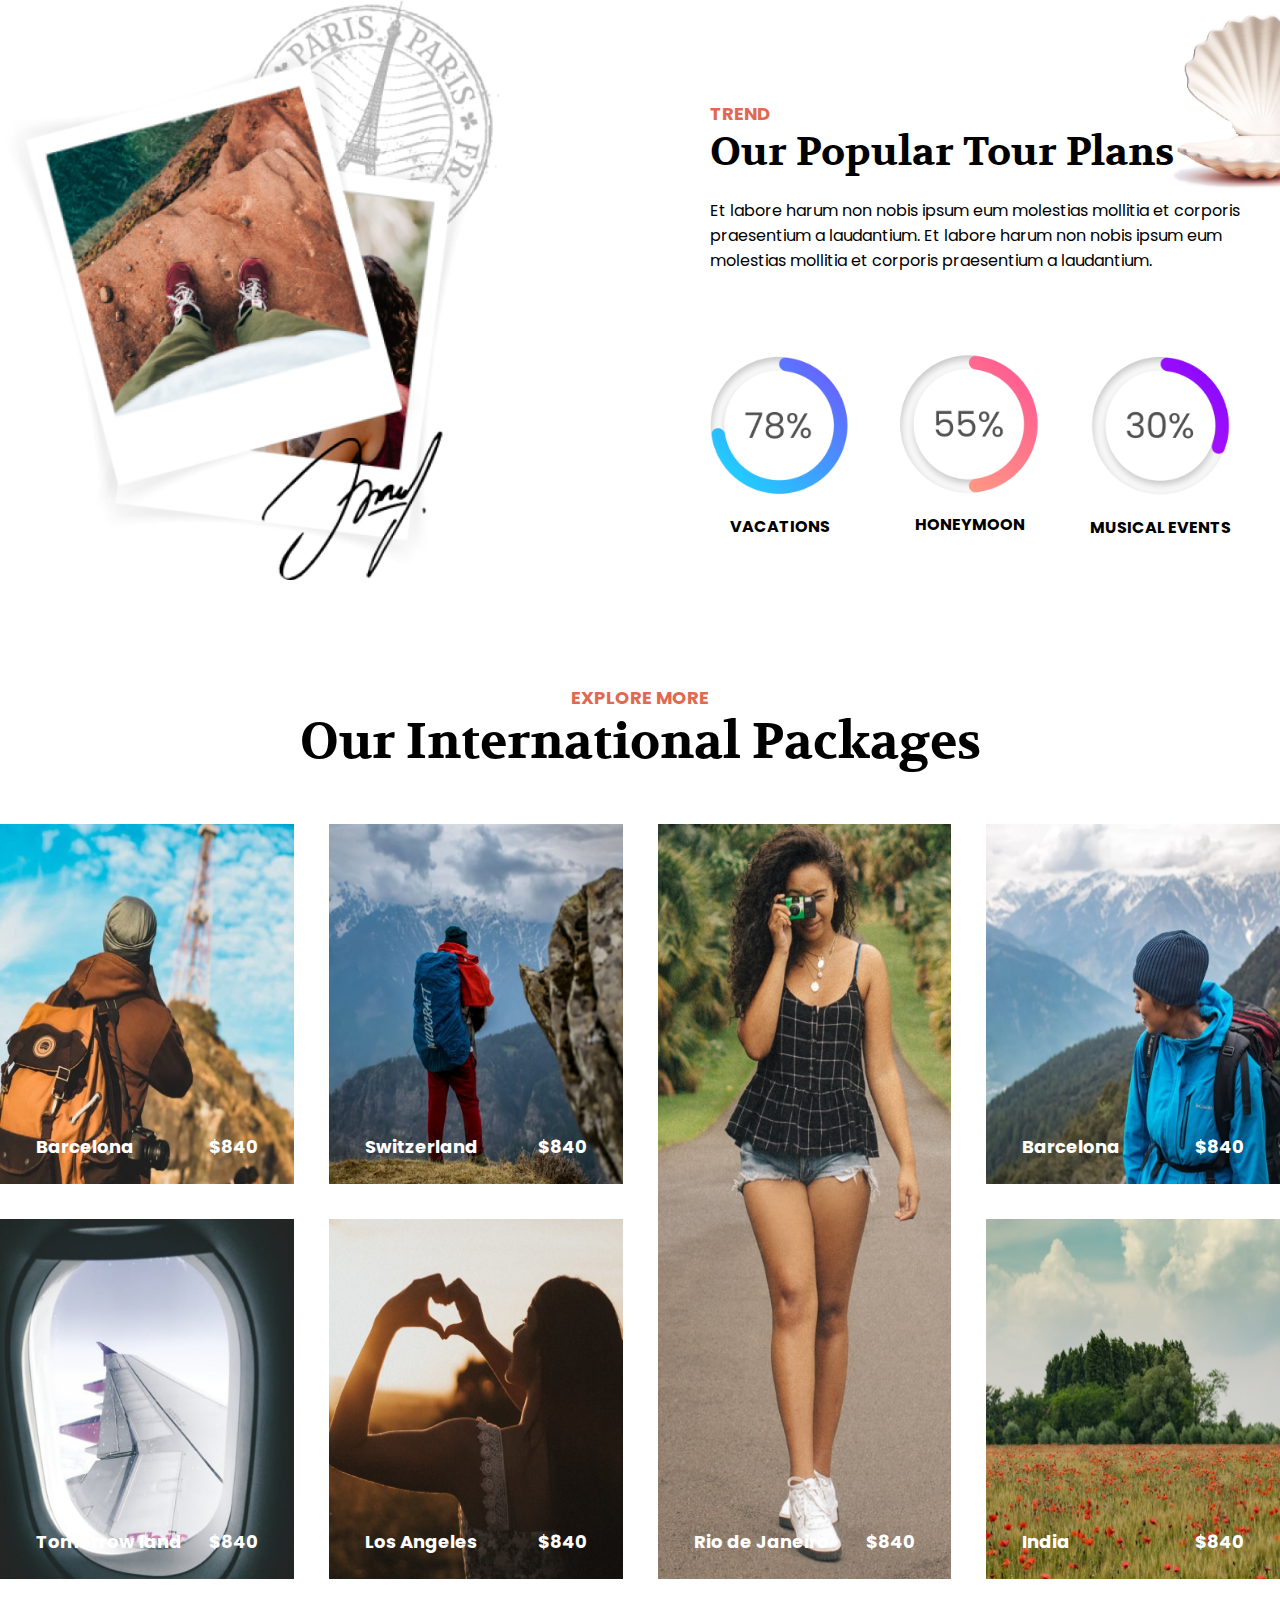
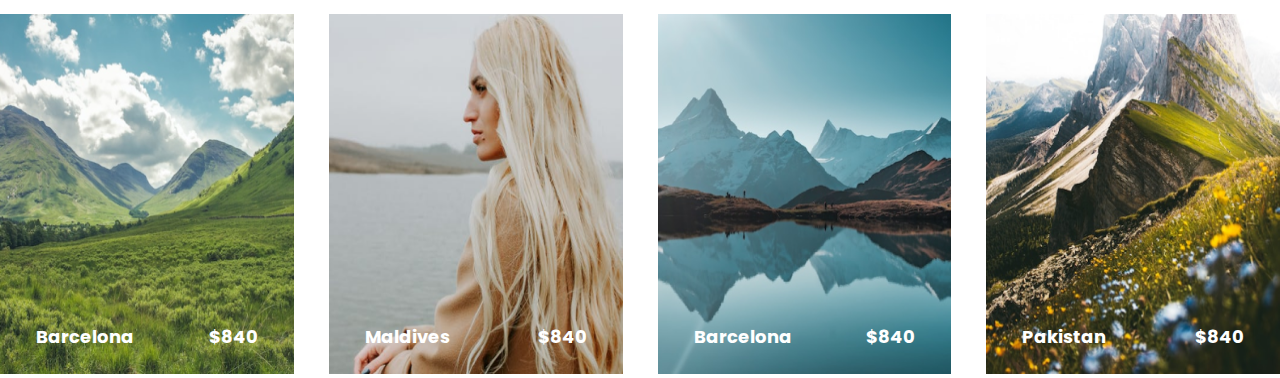
==== about.html @ 19f2f139 "Gerekli işlemler yapıldı." ====
<!DOCTYPE html>
<html lang="en">
  <head>
    <meta charset="UTF-8" />
    <meta name="viewport" content="width=device-width, initial-scale=1.0" />
    <title>Tour and Travel About</title>
    <link rel="stylesheet" href="styles/about.css" />
    <link rel="stylesheet" href="styles/shared.css" />
    <link rel="preconnect" href="https://fonts.googleapis.com" />
    <link rel="preconnect" href="https://fonts.gstatic.com" crossorigin />
    <link
      href="https://fonts.googleapis.com/css2?family=Poppins:wght@300;400;500;600;700&display=swap"
      rel="stylesheet"
    />
    <link rel="preconnect" href="https://fonts.googleapis.com" />
    <link rel="preconnect" href="https://fonts.gstatic.com" crossorigin />
    <link
      href="https://fonts.googleapis.com/css2?family=Volkhov:wght@700&display=swap"
      rel="stylesheet"
    />
  </head>
  <body>
    <!-- Mücahit popular tour plans -->
    <div class="popular-tour-plans">
      <div class="popular-tour-plans-left">
        <img src="./images/about/about-trend-img.png" />
      </div>
      <div class="popular-tour-plans-right">
        <div class="tour-plans-title">
          <h4>TREND</h4>
          <h1>Our Popular Tour Plans</h1>
          <p>
            Et labore harum non nobis ipsum eum molestias mollitia et corporis
            praesentium a laudantium. Et labore harum non nobis ipsum eum
            molestias mollitia et corporis praesentium a laudantium.
          </p>
        </div>
        <div class="statistics">
          <div>
            <img src="./images/about/about-statistic-img01.png" />
            <h4>VACATIONS</h4>
          </div>
          <div>
            <img src="./images/about/about-statistic-img02.png" />
            <h4>HONEYMOON</h4>
          </div>
          <div>
            <img src="./images/about/about-statistic-img03.png" />
            <h4>MUSICAL EVENTS</h4>
          </div>
        </div>
      </div>
      <img class="shell" src="./images/about/about-trend-shell-img.png" />
    </div>
    <!-- Mücahit international packages -->
    <div class="international-packages-title">
      <h5>EXPLORE MORE</h5>
      <h2>Our International Packages</h2>
    </div>
    <div class="international-packages">
      <div class="international-packages-gallery">
        <div class="international-packages-images">
          <div class="international-packages-item">
            <img src="./images/about/about-city-img-barcelona.png" />
            <div class="international-packages-city">
              <p>Barcelona</p>
              <p>$840</p>
            </div>
          </div>
        </div>
      </div>
      <div class="international-packages-gallery">
        <div class="international-packages-images">
          <div class="international-packages-item">
            <img src="./images/about/about-city-img-switzerland.png" />
            <div class="international-packages-city">
              <p>Switzerland</p>
              <p>$840</p>
            </div>
          </div>
        </div>
      </div>
      <div class="international-packages-gallery h-2">
        <div class="international-packages-images">
          <div class="international-packages-item">
            <img src="./images/about/about-city-img-riodejenero.png" />
            <div class="international-packages-city">
              <p>Rio de Janeiro</p>
              <p>$840</p>
            </div>
          </div>
        </div>
      </div>
      <div class="international-packages-gallery">
        <div class="international-packages-images">
          <div class="international-packages-item">
            <img src="./images/about/about-city-img-barcelona02.png" />
            <div class="international-packages-city">
              <p>Barcelona</p>
              <p>$840</p>
            </div>
          </div>
        </div>
      </div>
      <div class="international-packages-gallery">
        <div class="international-packages-images">
          <div class="international-packages-item">
            <img src="./images/about/about-city-img-tommorowland.png" />
            <div class="international-packages-city">
              <p>Tomorrow land</p>
              <p>$840</p>
            </div>
          </div>
        </div>
      </div>
      <div class="international-packages-gallery">
        <div class="international-packages-images">
          <div class="international-packages-item">
            <img src="./images/about/about-city-img-losangelas.png" />
            <div class="international-packages-city">
              <p>Los Angeles</p>
              <p>$840</p>
            </div>
          </div>
        </div>
      </div>
      <div class="international-packages-gallery">
        <div class="international-packages-images">
          <div class="international-packages-item">
            <img src="./images/about/about-city-img-india.png" />
            <div class="international-packages-city">
              <p>India</p>
              <p>$840</p>
            </div>
          </div>
        </div>
      </div>
      <div class="international-packages-gallery">
        <div class="international-packages-images">
          <div class="international-packages-item">
            <img src="./images/about/about-city-img-barcelona03.png" />
            <div class="international-packages-city">
              <p>Barcelona</p>
              <p>$840</p>
            </div>
          </div>
        </div>
      </div>
      <div class="international-packages-gallery">
        <div class="international-packages-images">
          <div class="international-packages-item">
            <img src="./images/about/about-city-img-maldives.png" />
            <div class="international-packages-city">
              <p>Maldives</p>
              <p>$840</p>
            </div>
          </div>
        </div>
      </div>
      <div class="international-packages-gallery">
        <div class="international-packages-images">
          <div class="international-packages-item">
            <img src="./images/about/about-city-img-barcelona04.png" />
            <div class="international-packages-city">
              <p>Barcelona</p>
              <p>$840</p>
            </div>
          </div>
        </div>
      </div>
      <div class="international-packages-gallery">
        <div class="international-packages-images">
          <div class="international-packages-item">
            <img src="./images/about/about-city-img-pakistan.png" />
            <div class="international-packages-city">
              <p>Pakistan</p>
              <p>$840</p>
            </div>
          </div>
        </div>
      </div>
    </div>
  </body>
</html>
---- styles/about.css ----
/* Mücahit popular tour plans */
* {
  margin: 0;
  padding: 0;
  box-sizing: border-box;
}

.popular-tour-plans {
  display: flex;
  margin: 0 auto;
  max-width: 1300px;
  gap: 150px;
  position: relative;
}

.popular-tour-plans-left img {
  width: 500px;
}

.popular-tour-plans-right {
  font-family: "Poppins", sans-serif;
  padding-left: 60px;
}

.tour-plans-title {
  margin-top: 100px;
  margin-bottom: 80px;
}

.tour-plans-title h4 {
  color: rgba(223, 105, 81, 1);
  font-size: 18px;
}

.tour-plans-title h1 {
  font-family: "Volkhov", serif;
  font-size: 40px;
  margin-bottom: 20px;
}

.statistics {
  display: flex;
  gap: 50px;
  text-align: center;
}

.statistics img {
  width: 140px;
  margin-bottom: 10px;
}

.shell {
  width: 250px;
  height: 200px;
  position: absolute;
  right: -100px;
  top: 0px;
}

/* Mücahit international packages */

.international-packages {
  display: grid;
  grid-template-columns: repeat(4, 1fr);
  grid-auto-rows: 360px 360px;
  gap: 35px;
  max-width: 1400px;
  margin: 0 auto;
}

.international-packages-images {
  width: 100%;
  height: 100%;
}

.international-packages-item {
  position: relative;
  height: 100%;
}

.international-packages img {
  width: 100%;
  height: 100%;
}

.h-2 {
  grid-row: span 2;
}

.international-packages-title {
  text-align: center;
  margin-bottom: 50px;
  margin-top: 100px;
}

.international-packages-title h5 {
  color: #df6951;
  font-size: 18px;
  font-family: "Poppins", sans-serif;
}

.international-packages-title h2 {
  font-size: 50px;
  font-family: "Volkhov", serif;
}

.international-packages-city {
  display: flex;
  justify-content: space-between;
  padding: 0 36px;
  color: #fff;
  position: absolute;
  bottom: 24px;
  font-size: 18px;
  width: 100%;
  font-family: "Poppins", sans-serif;
  font-weight: bold;
}
---- styles/shared.css ----
* {
  margin: 0;
  padding: 0;
  box-sizing: border-box;
}

li {
  list-style-type: none;
}

a {
  text-decoration: none;
  color: inherit;
}
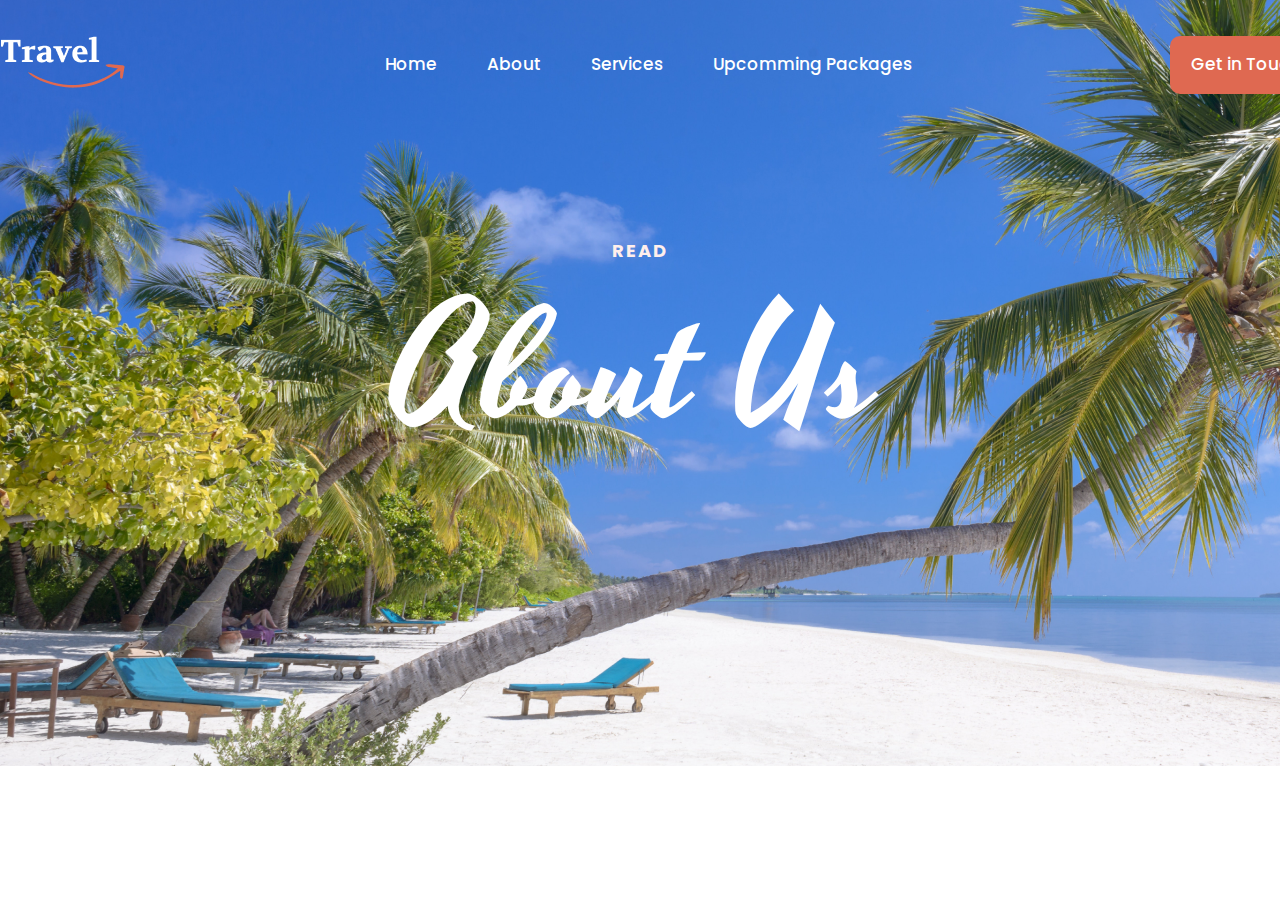
==== commit 56d30c5b: "merve/TO-12-about-hero-section" ====
--- a/about.html
+++ b/about.html
@@ -9,176 +9,31 @@
     <link rel="preconnect" href="https://fonts.googleapis.com" />
     <link rel="preconnect" href="https://fonts.gstatic.com" crossorigin />
     <link
-      href="https://fonts.googleapis.com/css2?family=Poppins:wght@300;400;500;600;700&display=swap"
-      rel="stylesheet"
-    />
-    <link rel="preconnect" href="https://fonts.googleapis.com" />
-    <link rel="preconnect" href="https://fonts.gstatic.com" crossorigin />
-    <link
-      href="https://fonts.googleapis.com/css2?family=Volkhov:wght@700&display=swap"
+      href="https://fonts.googleapis.com/css2?family=Poppins:ital,wght@0,100;0,200;0,300;0,400;0,500;0,600;0,700;0,800;0,900;1,100;1,200;1,300;1,400;1,500;1,600;1,700;1,800;1,900&family=Yesteryear&display=swap"
       rel="stylesheet"
     />
   </head>
   <body>
-    <!-- Mücahit popular tour plans -->
-    <div class="popular-tour-plans">
-      <div class="popular-tour-plans-left">
-        <img src="./images/about/about-trend-img.png" />
-      </div>
-      <div class="popular-tour-plans-right">
-        <div class="tour-plans-title">
-          <h4>TREND</h4>
-          <h1>Our Popular Tour Plans</h1>
-          <p>
-            Et labore harum non nobis ipsum eum molestias mollitia et corporis
-            praesentium a laudantium. Et labore harum non nobis ipsum eum
-            molestias mollitia et corporis praesentium a laudantium.
-          </p>
+    <header class="about-header">
+      <!----------Bu kısım sayfa elemanları için ayrılmıştır----->
+      <nav class="about-navbar">
+        <div class="about-navbar-logo">
+          <img src="./images/logo.png" alt="about-travel-logo" />
         </div>
-        <div class="statistics">
-          <div>
-            <img src="./images/about/about-statistic-img01.png" />
-            <h4>VACATIONS</h4>
-          </div>
-          <div>
-            <img src="./images/about/about-statistic-img02.png" />
-            <h4>HONEYMOON</h4>
-          </div>
-          <div>
-            <img src="./images/about/about-statistic-img03.png" />
-            <h4>MUSICAL EVENTS</h4>
-          </div>
+        <ul class="about-navbar-list">
+          <!--madde nokatalarını kaldırmayı unutma text-decoration:none;---->
+          <li><a href="#">Home</a></li>
+          <li class="about-navbar-list-about"><a href="#">About</a></li>
+          <li><a href="#">Services</a></li>
+          <li><a href="#">Upcomming Packages</a></li>
+        </ul>
+        <div class="about-second-logo">
+          <button class="about-navbar-btn">Get in Touch</button>
         </div>
-      </div>
-      <img class="shell" src="./images/about/about-trend-shell-img.png" />
-    </div>
-    <!-- Mücahit international packages -->
-    <div class="international-packages-title">
-      <h5>EXPLORE MORE</h5>
-      <h2>Our International Packages</h2>
-    </div>
-    <div class="international-packages">
-      <div class="international-packages-gallery">
-        <div class="international-packages-images">
-          <div class="international-packages-item">
-            <img src="./images/about/about-city-img-barcelona.png" />
-            <div class="international-packages-city">
-              <p>Barcelona</p>
-              <p>$840</p>
-            </div>
-          </div>
-        </div>
-      </div>
-      <div class="international-packages-gallery">
-        <div class="international-packages-images">
-          <div class="international-packages-item">
-            <img src="./images/about/about-city-img-switzerland.png" />
-            <div class="international-packages-city">
-              <p>Switzerland</p>
-              <p>$840</p>
-            </div>
-          </div>
-        </div>
-      </div>
-      <div class="international-packages-gallery h-2">
-        <div class="international-packages-images">
-          <div class="international-packages-item">
-            <img src="./images/about/about-city-img-riodejenero.png" />
-            <div class="international-packages-city">
-              <p>Rio de Janeiro</p>
-              <p>$840</p>
-            </div>
-          </div>
-        </div>
-      </div>
-      <div class="international-packages-gallery">
-        <div class="international-packages-images">
-          <div class="international-packages-item">
-            <img src="./images/about/about-city-img-barcelona02.png" />
-            <div class="international-packages-city">
-              <p>Barcelona</p>
-              <p>$840</p>
-            </div>
-          </div>
-        </div>
-      </div>
-      <div class="international-packages-gallery">
-        <div class="international-packages-images">
-          <div class="international-packages-item">
-            <img src="./images/about/about-city-img-tommorowland.png" />
-            <div class="international-packages-city">
-              <p>Tomorrow land</p>
-              <p>$840</p>
-            </div>
-          </div>
-        </div>
-      </div>
-      <div class="international-packages-gallery">
-        <div class="international-packages-images">
-          <div class="international-packages-item">
-            <img src="./images/about/about-city-img-losangelas.png" />
-            <div class="international-packages-city">
-              <p>Los Angeles</p>
-              <p>$840</p>
-            </div>
-          </div>
-        </div>
-      </div>
-      <div class="international-packages-gallery">
-        <div class="international-packages-images">
-          <div class="international-packages-item">
-            <img src="./images/about/about-city-img-india.png" />
-            <div class="international-packages-city">
-              <p>India</p>
-              <p>$840</p>
-            </div>
-          </div>
-        </div>
-      </div>
-      <div class="international-packages-gallery">
-        <div class="international-packages-images">
-          <div class="international-packages-item">
-            <img src="./images/about/about-city-img-barcelona03.png" />
-            <div class="international-packages-city">
-              <p>Barcelona</p>
-              <p>$840</p>
-            </div>
-          </div>
-        </div>
-      </div>
-      <div class="international-packages-gallery">
-        <div class="international-packages-images">
-          <div class="international-packages-item">
-            <img src="./images/about/about-city-img-maldives.png" />
-            <div class="international-packages-city">
-              <p>Maldives</p>
-              <p>$840</p>
-            </div>
-          </div>
-        </div>
-      </div>
-      <div class="international-packages-gallery">
-        <div class="international-packages-images">
-          <div class="international-packages-item">
-            <img src="./images/about/about-city-img-barcelona04.png" />
-            <div class="international-packages-city">
-              <p>Barcelona</p>
-              <p>$840</p>
-            </div>
-          </div>
-        </div>
-      </div>
-      <div class="international-packages-gallery">
-        <div class="international-packages-images">
-          <div class="international-packages-item">
-            <img src="./images/about/about-city-img-pakistan.png" />
-            <div class="international-packages-city">
-              <p>Pakistan</p>
-              <p>$840</p>
-            </div>
-          </div>
-        </div>
-      </div>
-    </div>
+      </nav>
+      <!-------burdan sonrası read ve about us yazısı için ayrılmıştır-------->
+        <div class="about-header-title"><p class="about-subtitle">READ</p>
+          <h1 class="about-title">About Us</h1></div>
+    </header>
   </body>
 </html>
--- a/styles/about.css
+++ b/styles/about.css
@@ -1,118 +1,67 @@
-/* Mücahit popular tour plans */
-* {
-  margin: 0;
-  padding: 0;
-  box-sizing: border-box;
+.about-header {
+    background-image: url(../images/about/about-header-img.png);
+    background-repeat: no-repeat;
+    height:766px ;
+    background-size: cover ;
+    }
+.about-navbar{
+    display: flex;
+    align-items: center;
+    justify-content: space-between;
+    padding-top: 63px ;
+    width: 1322px;
+    height: 67px;
+    margin:0 auto ;
+    
 }
 
-.popular-tour-plans {
-  display: flex;
-  margin: 0 auto;
-  max-width: 1300px;
-  gap: 150px;
-  position: relative;
+.about-navbar-list{
+    display: flex;
+    gap: 50px;
+ 
+}
+.about-navbar-list li{
+    font-family: 'Poppins', sans-serif;
+    font-weight: 500;
+    font-size: 17px;
+    line-height: 21.5px;
+    color: white;
 }
 
-.popular-tour-plans-left img {
-  width: 500px;
+.about-navbar-btn {
+    width:152px;
+    height:58px;
+    font-family: 'Poppins', sans-serif;
+    font-weight: 500;
+    font-size: 17px;
+    line-height: 21.5px;
+    color: white;
+    border-radius: 10px;
+    background-color: #DF6951;
+    border-style: none;
 }
-
-.popular-tour-plans-right {
-  font-family: "Poppins", sans-serif;
-  padding-left: 60px;
+.about-subtitle{
+    font-weight: 700;
+    line-height: 27px;
+    color: #FFEFEC;
+    font-size: 18px;
+    font-family:"Poppins", sans-serif;
+    letter-spacing: 1.8px;
+    text-align: center;
 }
-
-.tour-plans-title {
-  margin-top: 100px;
-  margin-bottom: 80px;
+.about-title{
+    font-size: 158px;
+    font-family: "Yesteryear", cursive;
+    color: white;
+    font-weight: 400;
+    line-height: 224px;
 }
-
-.tour-plans-title h4 {
-  color: rgba(223, 105, 81, 1);
-  font-size: 18px;
+.about-header-title {
+    width: 500px;
+    height: 224px;
+    margin: 170px auto 0 auto;
 }
-
-.tour-plans-title h1 {
-  font-family: "Volkhov", serif;
-  font-size: 40px;
-  margin-bottom: 20px;
-}
-
-.statistics {
-  display: flex;
-  gap: 50px;
-  text-align: center;
-}
-
-.statistics img {
-  width: 140px;
-  margin-bottom: 10px;
-}
-
-.shell {
-  width: 250px;
-  height: 200px;
-  position: absolute;
-  right: -100px;
-  top: 0px;
-}
-
-/* Mücahit international packages */
-
-.international-packages {
-  display: grid;
-  grid-template-columns: repeat(4, 1fr);
-  grid-auto-rows: 360px 360px;
-  gap: 35px;
-  max-width: 1400px;
-  margin: 0 auto;
-}
-
-.international-packages-images {
-  width: 100%;
-  height: 100%;
-}
-
-.international-packages-item {
-  position: relative;
-  height: 100%;
-}
-
-.international-packages img {
-  width: 100%;
-  height: 100%;
-}
-
-.h-2 {
-  grid-row: span 2;
-}
-
-.international-packages-title {
-  text-align: center;
-  margin-bottom: 50px;
-  margin-top: 100px;
-}
-
-.international-packages-title h5 {
-  color: #df6951;
-  font-size: 18px;
-  font-family: "Poppins", sans-serif;
-}
-
-.international-packages-title h2 {
-  font-size: 50px;
-  font-family: "Volkhov", serif;
-}
-
-.international-packages-city {
-  display: flex;
-  justify-content: space-between;
-  padding: 0 36px;
-  color: #fff;
-  position: absolute;
-  bottom: 24px;
-  font-size: 18px;
-  width: 100%;
-  font-family: "Poppins", sans-serif;
-  font-weight: bold;
-}
+.about-navbar-list li:hover{
+    border-bottom: #DF6951 2px solid;
+    padding-bottom: 5px;
+}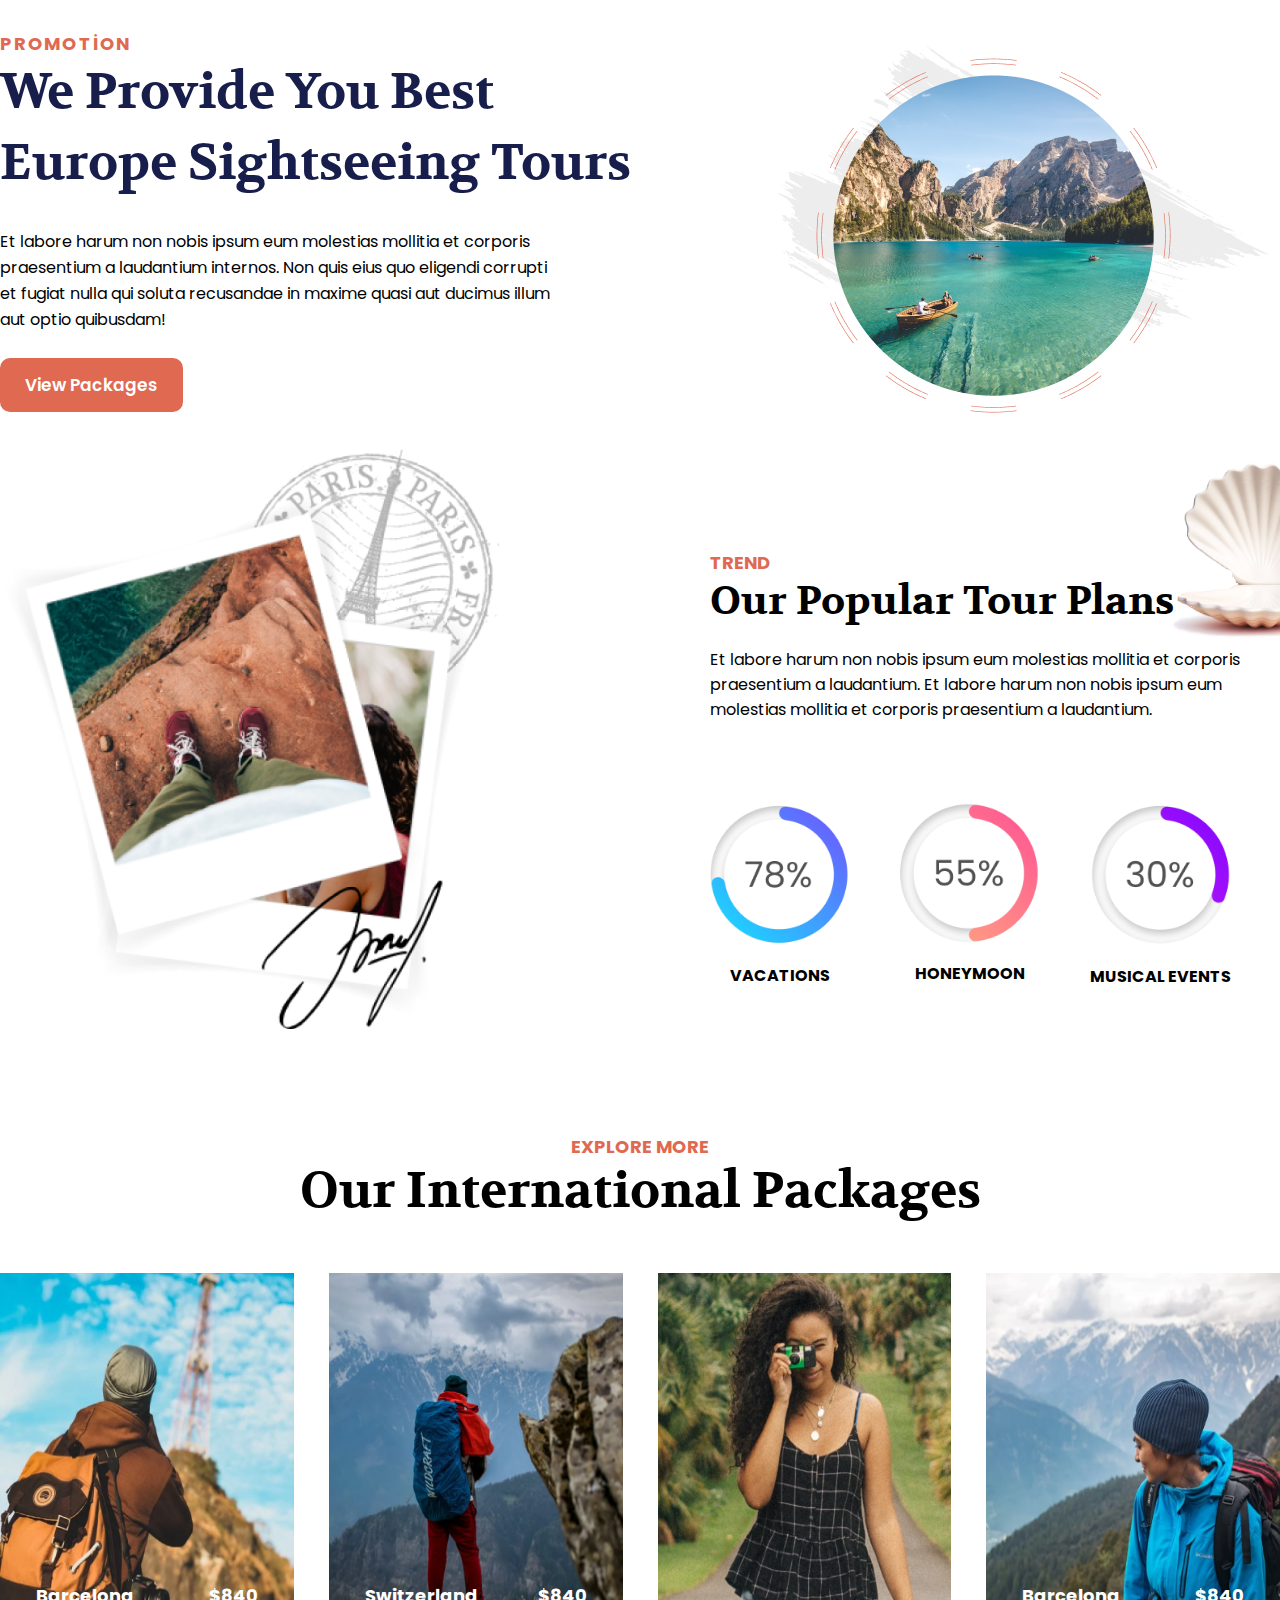
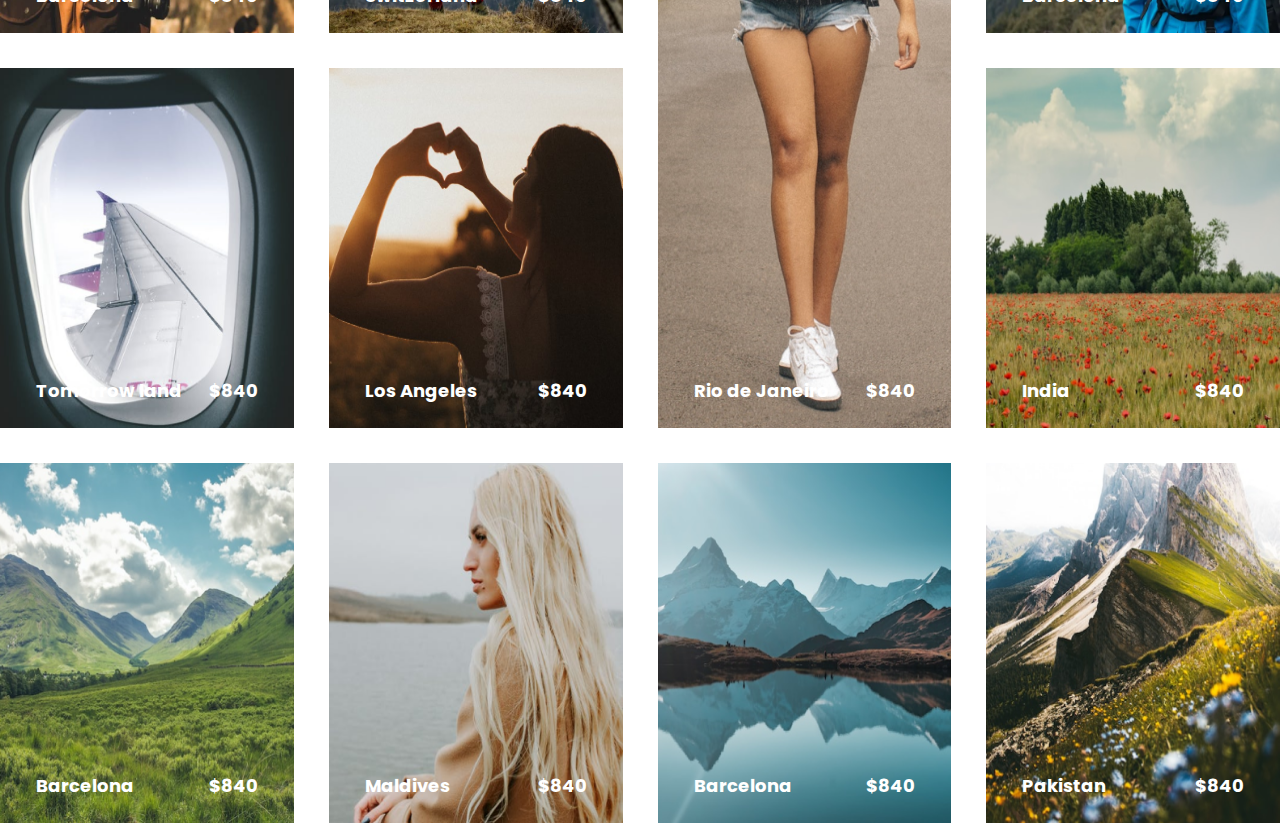
==== commit b78e2209: "Hatalar düzellitildi. TO-13 index.html ve index.css den silinip about.html ve about.css e eklendi." ====
--- a/about.html
+++ b/about.html
@@ -9,31 +9,198 @@
     <link rel="preconnect" href="https://fonts.googleapis.com" />
     <link rel="preconnect" href="https://fonts.gstatic.com" crossorigin />
     <link
-      href="https://fonts.googleapis.com/css2?family=Poppins:ital,wght@0,100;0,200;0,300;0,400;0,500;0,600;0,700;0,800;0,900;1,100;1,200;1,300;1,400;1,500;1,600;1,700;1,800;1,900&family=Yesteryear&display=swap"
+      href="https://fonts.googleapis.com/css2?family=Poppins:wght@300;400;500;600;700&display=swap"
+      rel="stylesheet"
+    />
+    <link rel="preconnect" href="https://fonts.googleapis.com" />
+    <link rel="preconnect" href="https://fonts.gstatic.com" crossorigin />
+    <link
+      href="https://fonts.googleapis.com/css2?family=Volkhov:wght@700&display=swap"
       rel="stylesheet"
     />
   </head>
   <body>
-    <header class="about-header">
-      <!----------Bu kısım sayfa elemanları için ayrılmıştır----->
-      <nav class="about-navbar">
-        <div class="about-navbar-logo">
-          <img src="./images/logo.png" alt="about-travel-logo" />
-        </div>
-        <ul class="about-navbar-list">
-          <!--madde nokatalarını kaldırmayı unutma text-decoration:none;---->
-          <li><a href="#">Home</a></li>
-          <li class="about-navbar-list-about"><a href="#">About</a></li>
-          <li><a href="#">Services</a></li>
-          <li><a href="#">Upcomming Packages</a></li>
-        </ul>
-        <div class="about-second-logo">
-          <button class="about-navbar-btn">Get in Touch</button>
-        </div>
-      </nav>
-      <!-------burdan sonrası read ve about us yazısı için ayrılmıştır-------->
-        <div class="about-header-title"><p class="about-subtitle">READ</p>
-          <h1 class="about-title">About Us</h1></div>
-    </header>
+    <!-- Umut about sightseeing tours -->
+
+    <div class="about-sightseeing-tours">
+      <div class="about-sightseeing-tours-title">
+        <h4>PROMOTİON</h4>
+        <h2>We Provide You Best<br />Europe Sightseeing Tours</h2>
+        <p>
+          Et labore harum non nobis ipsum eum molestias mollitia et corporis
+          <br />
+          praesentium a laudantium internos. Non quis eius quo eligendi corrupti
+          <br />
+          et fugiat nulla qui soluta recusandae in maxime quasi aut ducimus
+          illum
+          <br />
+          aut optio quibusdam!
+        </p>
+        <a href="#">View Packages</a>
+      </div>
+      <div class="about-sightseeing-tours-img">
+        <img src="images/about/about-context-img01.png" alt="image" />
+      </div>
+    </div>
+    <!-- Mücahit popular tour plans -->
+    <div class="popular-tour-plans">
+      <div class="popular-tour-plans-left">
+        <img src="./images/about/about-trend-img.png" />
+      </div>
+      <div class="popular-tour-plans-right">
+        <div class="tour-plans-title">
+          <h4>TREND</h4>
+          <h1>Our Popular Tour Plans</h1>
+          <p>
+            Et labore harum non nobis ipsum eum molestias mollitia et corporis
+            praesentium a laudantium. Et labore harum non nobis ipsum eum
+            molestias mollitia et corporis praesentium a laudantium.
+          </p>
+        </div>
+        <div class="statistics">
+          <div>
+            <img src="./images/about/about-statistic-img01.png" />
+            <h4>VACATIONS</h4>
+          </div>
+          <div>
+            <img src="./images/about/about-statistic-img02.png" />
+            <h4>HONEYMOON</h4>
+          </div>
+          <div>
+            <img src="./images/about/about-statistic-img03.png" />
+            <h4>MUSICAL EVENTS</h4>
+          </div>
+        </div>
+      </div>
+      <img class="shell" src="./images/about/about-trend-shell-img.png" />
+    </div>
+    <!-- Mücahit international packages -->
+    <div class="international-packages-title">
+      <h5>EXPLORE MORE</h5>
+      <h2>Our International Packages</h2>
+    </div>
+    <div class="international-packages">
+      <div class="international-packages-gallery">
+        <div class="international-packages-images">
+          <div class="international-packages-item">
+            <img src="./images/about/about-city-img-barcelona.png" />
+            <div class="international-packages-city">
+              <p>Barcelona</p>
+              <p>$840</p>
+            </div>
+          </div>
+        </div>
+      </div>
+      <div class="international-packages-gallery">
+        <div class="international-packages-images">
+          <div class="international-packages-item">
+            <img src="./images/about/about-city-img-switzerland.png" />
+            <div class="international-packages-city">
+              <p>Switzerland</p>
+              <p>$840</p>
+            </div>
+          </div>
+        </div>
+      </div>
+      <div class="international-packages-gallery h-2">
+        <div class="international-packages-images">
+          <div class="international-packages-item">
+            <img src="./images/about/about-city-img-riodejenero.png" />
+            <div class="international-packages-city">
+              <p>Rio de Janeiro</p>
+              <p>$840</p>
+            </div>
+          </div>
+        </div>
+      </div>
+      <div class="international-packages-gallery">
+        <div class="international-packages-images">
+          <div class="international-packages-item">
+            <img src="./images/about/about-city-img-barcelona02.png" />
+            <div class="international-packages-city">
+              <p>Barcelona</p>
+              <p>$840</p>
+            </div>
+          </div>
+        </div>
+      </div>
+      <div class="international-packages-gallery">
+        <div class="international-packages-images">
+          <div class="international-packages-item">
+            <img src="./images/about/about-city-img-tommorowland.png" />
+            <div class="international-packages-city">
+              <p>Tomorrow land</p>
+              <p>$840</p>
+            </div>
+          </div>
+        </div>
+      </div>
+      <div class="international-packages-gallery">
+        <div class="international-packages-images">
+          <div class="international-packages-item">
+            <img src="./images/about/about-city-img-losangelas.png" />
+            <div class="international-packages-city">
+              <p>Los Angeles</p>
+              <p>$840</p>
+            </div>
+          </div>
+        </div>
+      </div>
+      <div class="international-packages-gallery">
+        <div class="international-packages-images">
+          <div class="international-packages-item">
+            <img src="./images/about/about-city-img-india.png" />
+            <div class="international-packages-city">
+              <p>India</p>
+              <p>$840</p>
+            </div>
+          </div>
+        </div>
+      </div>
+      <div class="international-packages-gallery">
+        <div class="international-packages-images">
+          <div class="international-packages-item">
+            <img src="./images/about/about-city-img-barcelona03.png" />
+            <div class="international-packages-city">
+              <p>Barcelona</p>
+              <p>$840</p>
+            </div>
+          </div>
+        </div>
+      </div>
+      <div class="international-packages-gallery">
+        <div class="international-packages-images">
+          <div class="international-packages-item">
+            <img src="./images/about/about-city-img-maldives.png" />
+            <div class="international-packages-city">
+              <p>Maldives</p>
+              <p>$840</p>
+            </div>
+          </div>
+        </div>
+      </div>
+      <div class="international-packages-gallery">
+        <div class="international-packages-images">
+          <div class="international-packages-item">
+            <img src="./images/about/about-city-img-barcelona04.png" />
+            <div class="international-packages-city">
+              <p>Barcelona</p>
+              <p>$840</p>
+            </div>
+          </div>
+        </div>
+      </div>
+      <div class="international-packages-gallery">
+        <div class="international-packages-images">
+          <div class="international-packages-item">
+            <img src="./images/about/about-city-img-pakistan.png" />
+            <div class="international-packages-city">
+              <p>Pakistan</p>
+              <p>$840</p>
+            </div>
+          </div>
+        </div>
+      </div>
+    </div>
   </body>
 </html>
--- a/styles/about.css
+++ b/styles/about.css
@@ -1,67 +1,170 @@
-.about-header {
-    background-image: url(../images/about/about-header-img.png);
-    background-repeat: no-repeat;
-    height:766px ;
-    background-size: cover ;
-    }
-.about-navbar{
-    display: flex;
-    align-items: center;
-    justify-content: space-between;
-    padding-top: 63px ;
-    width: 1322px;
-    height: 67px;
-    margin:0 auto ;
-    
+/* Mücahit popular tour plans */
+* {
+  margin: 0;
+  padding: 0;
+  box-sizing: border-box;
 }
 
-.about-navbar-list{
-    display: flex;
-    gap: 50px;
- 
-}
-.about-navbar-list li{
-    font-family: 'Poppins', sans-serif;
-    font-weight: 500;
-    font-size: 17px;
-    line-height: 21.5px;
-    color: white;
+.popular-tour-plans {
+  display: flex;
+  margin: 0 auto;
+  max-width: 1300px;
+  gap: 150px;
+  position: relative;
 }
 
-.about-navbar-btn {
-    width:152px;
-    height:58px;
-    font-family: 'Poppins', sans-serif;
-    font-weight: 500;
-    font-size: 17px;
-    line-height: 21.5px;
-    color: white;
-    border-radius: 10px;
-    background-color: #DF6951;
-    border-style: none;
+.popular-tour-plans-left img {
+  width: 500px;
 }
-.about-subtitle{
-    font-weight: 700;
-    line-height: 27px;
-    color: #FFEFEC;
-    font-size: 18px;
-    font-family:"Poppins", sans-serif;
-    letter-spacing: 1.8px;
-    text-align: center;
+
+.popular-tour-plans-right {
+  font-family: "Poppins", sans-serif;
+  padding-left: 60px;
 }
-.about-title{
-    font-size: 158px;
-    font-family: "Yesteryear", cursive;
-    color: white;
-    font-weight: 400;
-    line-height: 224px;
+
+.tour-plans-title {
+  margin-top: 100px;
+  margin-bottom: 80px;
 }
-.about-header-title {
-    width: 500px;
-    height: 224px;
-    margin: 170px auto 0 auto;
+
+.tour-plans-title h4 {
+  color: rgba(223, 105, 81, 1);
+  font-size: 18px;
 }
-.about-navbar-list li:hover{
-    border-bottom: #DF6951 2px solid;
-    padding-bottom: 5px;
-}+
+.tour-plans-title h1 {
+  font-family: "Volkhov", serif;
+  font-size: 40px;
+  margin-bottom: 20px;
+}
+
+.statistics {
+  display: flex;
+  gap: 50px;
+  text-align: center;
+}
+
+.statistics img {
+  width: 140px;
+  margin-bottom: 10px;
+}
+
+.shell {
+  width: 250px;
+  height: 200px;
+  position: absolute;
+  right: -100px;
+  top: 0px;
+}
+
+/* Mücahit international packages */
+
+.international-packages {
+  display: grid;
+  grid-template-columns: repeat(4, 1fr);
+  grid-auto-rows: 360px 360px;
+  gap: 35px;
+  max-width: 1400px;
+  margin: 0 auto;
+}
+
+.international-packages-images {
+  width: 100%;
+  height: 100%;
+}
+
+.international-packages-item {
+  position: relative;
+  height: 100%;
+}
+
+.international-packages img {
+  width: 100%;
+  height: 100%;
+}
+
+.h-2 {
+  grid-row: span 2;
+}
+
+.international-packages-title {
+  text-align: center;
+  margin-bottom: 50px;
+  margin-top: 100px;
+}
+
+.international-packages-title h5 {
+  color: #df6951;
+  font-size: 18px;
+  font-family: "Poppins", sans-serif;
+}
+
+.international-packages-title h2 {
+  font-size: 50px;
+  font-family: "Volkhov", serif;
+}
+
+.international-packages-city {
+  display: flex;
+  justify-content: space-between;
+  padding: 0 36px;
+  color: #fff;
+  position: absolute;
+  bottom: 24px;
+  font-size: 18px;
+  width: 100%;
+  font-family: "Poppins", sans-serif;
+  font-weight: bold;
+}
+
+.about-sightseeing-tours {
+  max-width: 1300px;
+  display: flex;
+  margin: 0 auto;
+  justify-content: space-between;
+  padding-top: 30px;
+}
+.about-sightseeing-tours-title h4 {
+  font-family: "Poppins";
+  font-size: 18px;
+  font-weight: 700;
+  line-height: 27px;
+  letter-spacing: 0.1em;
+  text-align: left;
+  color: rgba(223, 105, 81, 1);
+}
+
+.about-sightseeing-tours-title h2 {
+  font-family: "Volkhov";
+  font-size: 50px;
+  font-weight: 700;
+  line-height: 71px;
+  letter-spacing: 0em;
+  text-align: left;
+  color: rgba(24, 30, 75, 1);
+}
+
+.about-sightseeing-tours-title p {
+  font-family: "Poppins";
+  font-size: 16px;
+  font-weight: 400;
+  line-height: 26px;
+  letter-spacing: 0em;
+  text-align: left;
+  color: black;
+  margin-top: 30px;
+  margin-bottom: 40px;
+}
+
+.about-sightseeing-tours-title a {
+  font-family: "Poppins";
+  font-size: 17px;
+  font-weight: 600;
+  line-height: 25px;
+  letter-spacing: 0em;
+  text-align: center;
+  color: white;
+  padding: 15px 25px;
+  background: rgba(223, 105, 81, 1);
+  border-radius: 10px;
+}
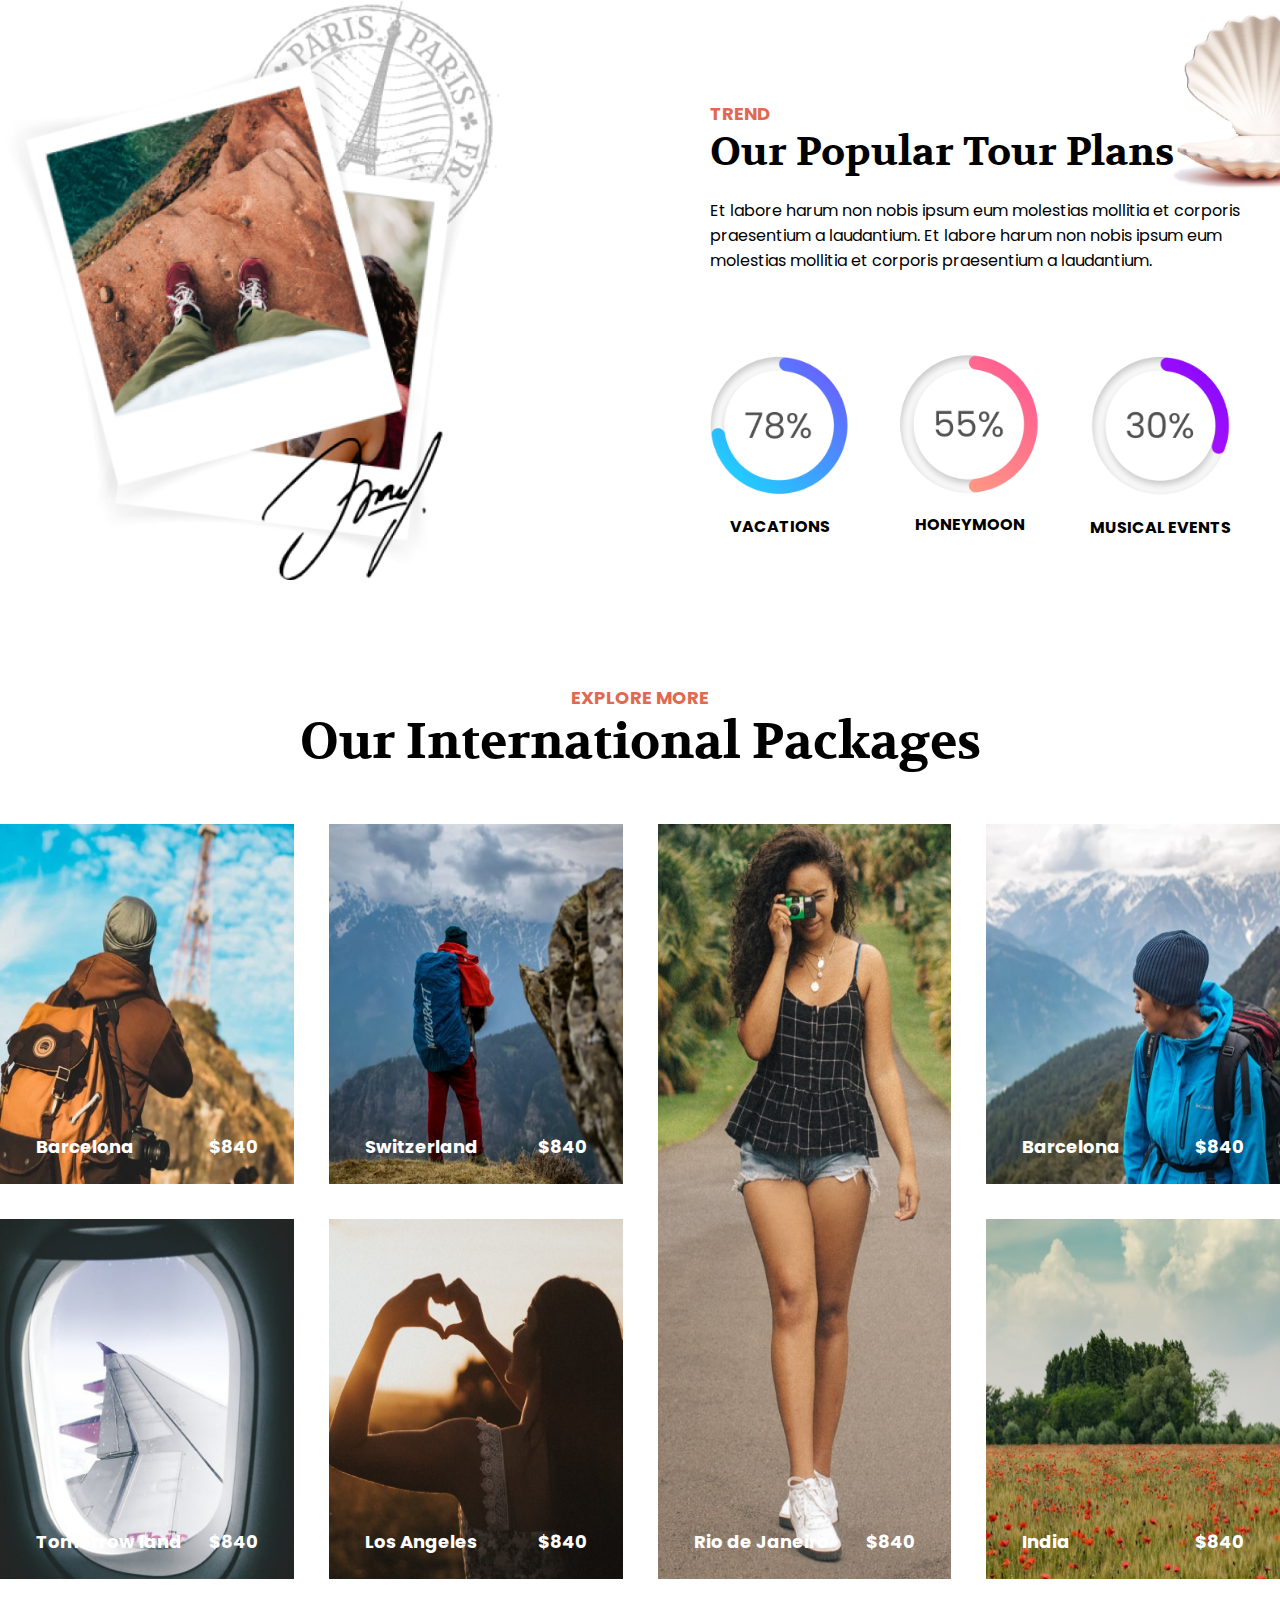
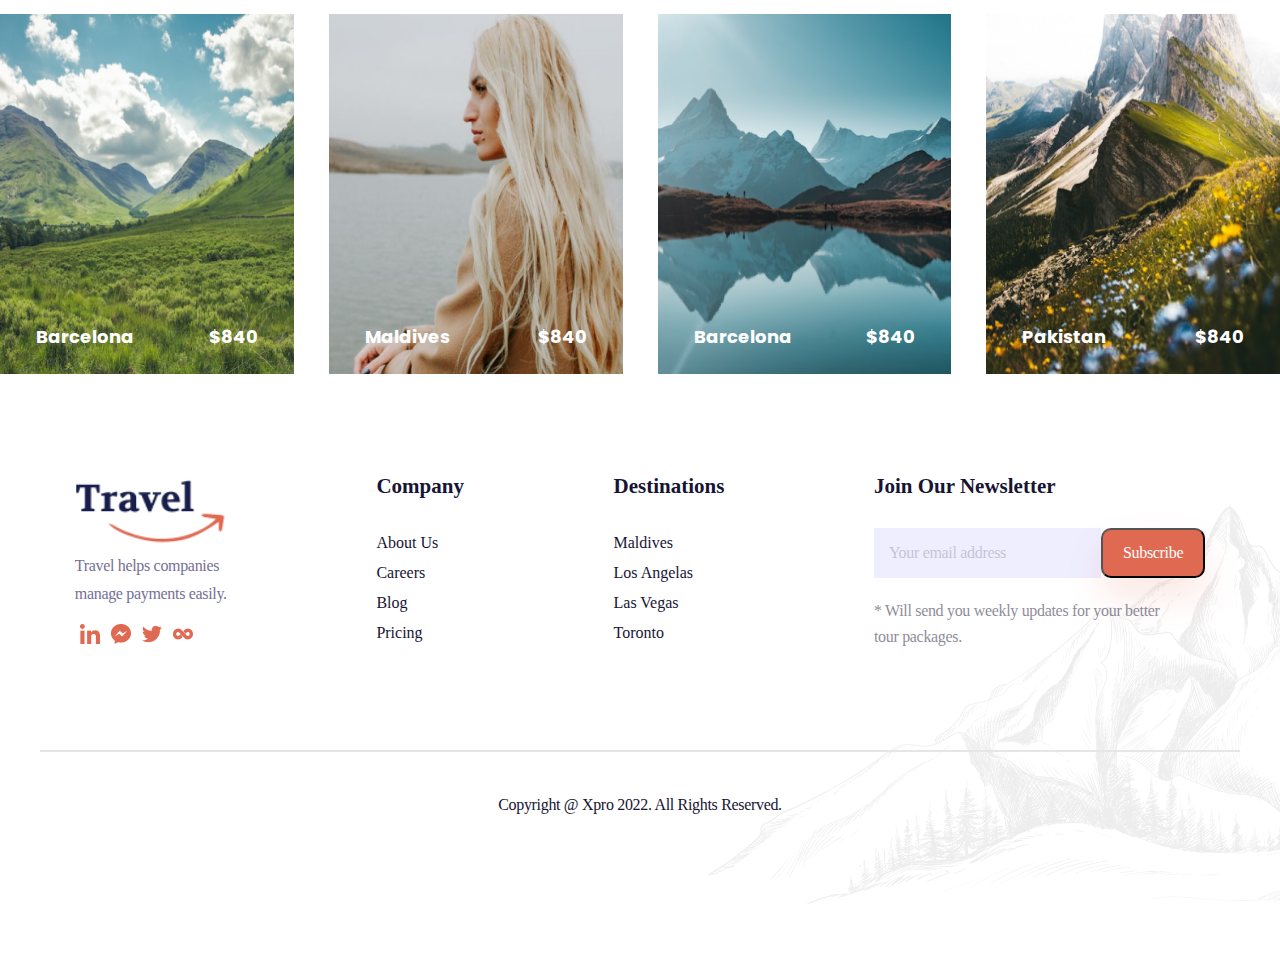
==== commit 9f74133d: "Footer oluşturuldu. About.html e de eklendi. Sadece MERGE CONFLİCT çözülecek" ====
--- a/about.html
+++ b/about.html
@@ -20,28 +20,6 @@
     />
   </head>
   <body>
-    <!-- Umut about sightseeing tours -->
-
-    <div class="about-sightseeing-tours">
-      <div class="about-sightseeing-tours-title">
-        <h4>PROMOTİON</h4>
-        <h2>We Provide You Best<br />Europe Sightseeing Tours</h2>
-        <p>
-          Et labore harum non nobis ipsum eum molestias mollitia et corporis
-          <br />
-          praesentium a laudantium internos. Non quis eius quo eligendi corrupti
-          <br />
-          et fugiat nulla qui soluta recusandae in maxime quasi aut ducimus
-          illum
-          <br />
-          aut optio quibusdam!
-        </p>
-        <a href="#">View Packages</a>
-      </div>
-      <div class="about-sightseeing-tours-img">
-        <img src="images/about/about-context-img01.png" alt="image" />
-      </div>
-    </div>
     <!-- Mücahit popular tour plans -->
     <div class="popular-tour-plans">
       <div class="popular-tour-plans-left">
@@ -202,5 +180,73 @@
         </div>
       </div>
     </div>
+    <!--UMUT FOOTER-->
+    <footer>
+      <div class="footer-main">
+        <div class="footer-travel-logo">
+          <img src="images/logo-footer.png" alt="logo" />
+          <p>Travel helps companies <br />manage payments easily.</p>
+          <div class="footer-social-media">
+            <ul>
+              <li>
+                <a href="#"
+                  ><img src="images/052-linkedin.png" alt="LinkedIn"
+                /></a>
+              </li>
+              <li>
+                <a href="#"
+                  ><img src="images/025-messenger.png" alt="Messenger"
+                /></a>
+              </li>
+              <li>
+                <a href="#"
+                  ><img src="images/096-twitter.png" alt="Twitter"
+                /></a>
+              </li>
+              <li>
+                <a href="#"><img src="images/097-twoo.png" alt="Twoo" /></a>
+              </li>
+            </ul>
+          </div>
+        </div>
+
+        <div class="footer-company">
+          <h3>Company</h3>
+          <ul class="footer-lists">
+            <li>About Us</li>
+            <li>Careers</li>
+            <li>Blog</li>
+            <li>Pricing</li>
+          </ul>
+        </div>
+
+        <div class="footer-destinations">
+          <h3>Destinations</h3>
+          <ul class="footer-lists">
+            <li>Maldives</li>
+            <li>Los Angelas</li>
+            <li>Las Vegas</li>
+            <li>Toronto</li>
+          </ul>
+        </div>
+
+        <div class="footer-join-our">
+          <h3>Join Our Newsletter</h3>
+          <div class="footer-email">
+            <input type="email" placeholder="Your email address" />
+            <button>Subscribe</button>
+          </div>
+          <p>
+            * Will send you weekly updates for your better<br />tour packages.
+          </p>
+        </div>
+      </div>
+
+      <div class="divider-footer-line">
+        <div class="footer-line"></div>
+        <p>Copyright @ Xpro 2022. All Rights Reserved.</p>
+      </div>
+      <img class="footer-image" src="images/Footer img.png" alt="Mountain" />
+    </footer>
   </body>
 </html>
--- a/styles/about.css
+++ b/styles/about.css
@@ -117,54 +117,138 @@
   font-weight: bold;
 }
 
-.about-sightseeing-tours {
+/* Umut footer */
+footer {
   max-width: 1300px;
-  display: flex;
-  margin: 0 auto;
-  justify-content: space-between;
-  padding-top: 30px;
-}
-.about-sightseeing-tours-title h4 {
-  font-family: "Poppins";
-  font-size: 18px;
+  margin: 0 auto;
+  position: relative;
+}
+
+.footer-main {
+  display: flex;
+  justify-content: space-around;
+  margin-top: 100px;
+}
+
+.footer-travel-logo {
+  display: flex;
+  flex-direction: column;
+}
+
+.footer-travel-logo p {
+  color: #757095;
+  font-family: "Manrope";
+  font-size: 16px;
+  font-style: normal;
+  font-weight: 500;
+  line-height: 28px; /* 175% */
+  letter-spacing: -0.32px;
+}
+
+.footer-social-media ul li {
+  float: left;
+  margin-top: 16px;
+}
+
+.footer-social-media ul li a {
+  padding: 0px 5px;
+}
+
+footer h3 {
+  color: #181433;
+  font-family: "Manrope";
+  font-size: 21px;
+  font-style: normal;
   font-weight: 700;
-  line-height: 27px;
-  letter-spacing: 0.1em;
-  text-align: left;
-  color: rgba(223, 105, 81, 1);
-}
-
-.about-sightseeing-tours-title h2 {
-  font-family: "Volkhov";
-  font-size: 50px;
-  font-weight: 700;
-  line-height: 71px;
-  letter-spacing: 0em;
-  text-align: left;
-  color: rgba(24, 30, 75, 1);
-}
-
-.about-sightseeing-tours-title p {
-  font-family: "Poppins";
-  font-size: 16px;
-  font-weight: 400;
-  line-height: 26px;
-  letter-spacing: 0em;
-  text-align: left;
-  color: black;
+  line-height: 24px; /* 114.286% */
+}
+
+.footer-lists {
+  color: #181433;
+  font-family: "Manrope";
+  font-size: 16px;
+  font-style: normal;
+  font-weight: 500;
+  line-height: 30px;
   margin-top: 30px;
-  margin-bottom: 40px;
-}
-
-.about-sightseeing-tours-title a {
-  font-family: "Poppins";
-  font-size: 17px;
-  font-weight: 600;
-  line-height: 25px;
-  letter-spacing: 0em;
+}
+.footer-email {
+  display: flex;
+  margin-top: 30px;
+}
+.footer-email > input {
+  padding: 10px 50px 10px 0px;
+  flex-shrink: 0;
+  background: #eef;
+  border: none;
+}
+.footer-email ::placeholder {
+  color: #181433;
+  font-family: "Manrope";
+  font-size: 16px;
+  font-style: normal;
+  font-weight: 500;
+  line-height: 26px; /* 162.5% */
+  letter-spacing: -0.32px;
+  opacity: 0.2;
+  padding: 15px;
+}
+
+.footer-email button {
+  /* width: 149px;
+  height: 52px; */
+  padding: 10px 20px;
+  flex-shrink: 0;
+  border-radius: 10px;
+  background: #df6951;
+  box-shadow: 0px 20px 35px 0px rgba(223, 105, 81, 0.15);
+  color: #fff;
+  font-family: "Manrope";
+  font-size: 16px;
+  font-style: normal;
+  font-weight: 500;
+  line-height: 26px; /* 162.5% */
+  letter-spacing: -0.32px;
+  top: 30px;
+  right: 0px;
+  cursor: pointer;
+}
+
+.footer-join-our p {
+  color: #181433;
+  font-family: "Manrope";
+  font-size: 16px;
+  font-style: normal;
+  font-weight: 500;
+  line-height: 26px; /* 162.5% */
+  letter-spacing: -0.32px;
+  opacity: 0.5;
+  margin-top: 20px;
+}
+
+.footer-line {
+  width: 1200px;
+  height: 2px;
+  flex-shrink: 0;
+  background: #e5e5ea;
+  margin: 0 auto;
+  margin-top: 100px;
+}
+.divider-footer-line > p {
+  color: #181433;
   text-align: center;
-  color: white;
-  padding: 15px 25px;
-  background: rgba(223, 105, 81, 1);
-  border-radius: 10px;
-}
+  font-family: "Manrope";
+  font-size: 16px;
+  font-style: normal;
+  font-weight: 500;
+  line-height: 26px; /* 162.5% */
+  letter-spacing: -0.32px;
+  margin: 40px 0;
+}
+.footer-image {
+  display: flex;
+  position: absolute;
+  z-index: -1;
+  top: 0;
+  right: 0px;
+}
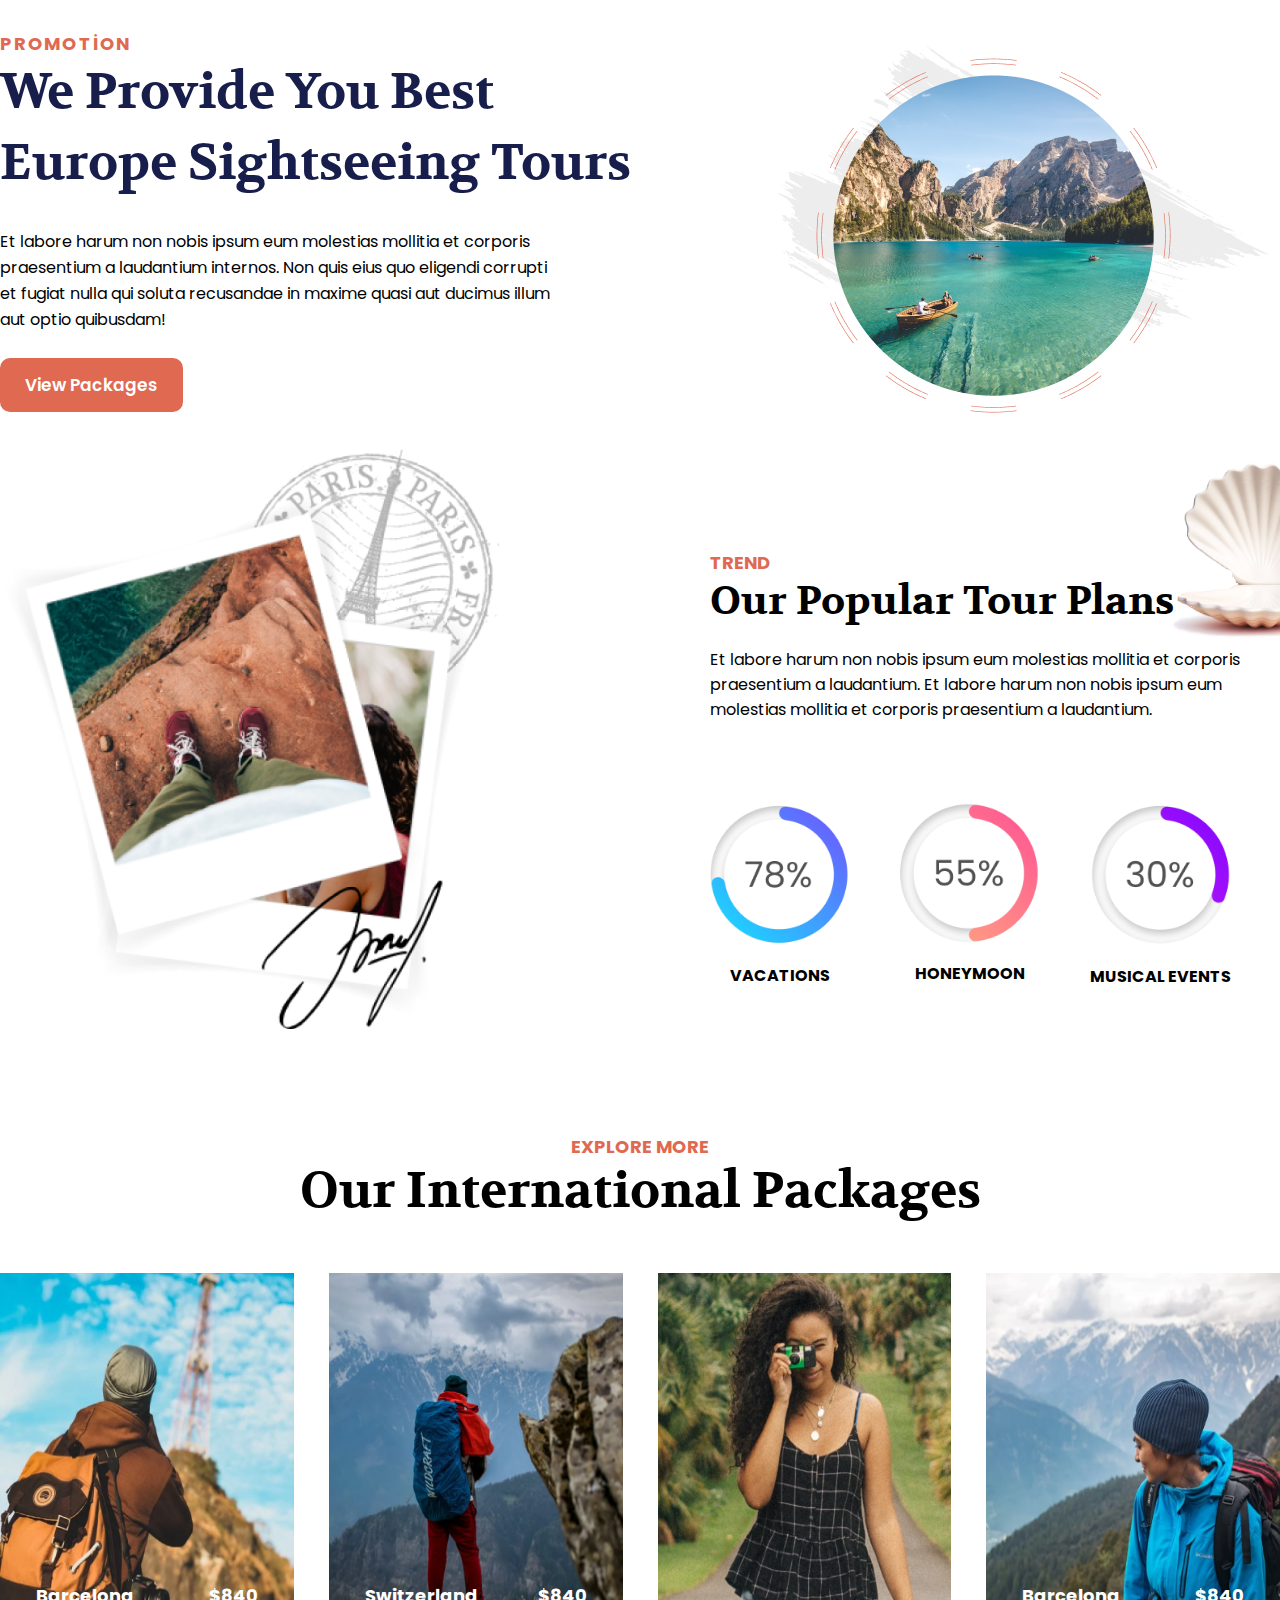
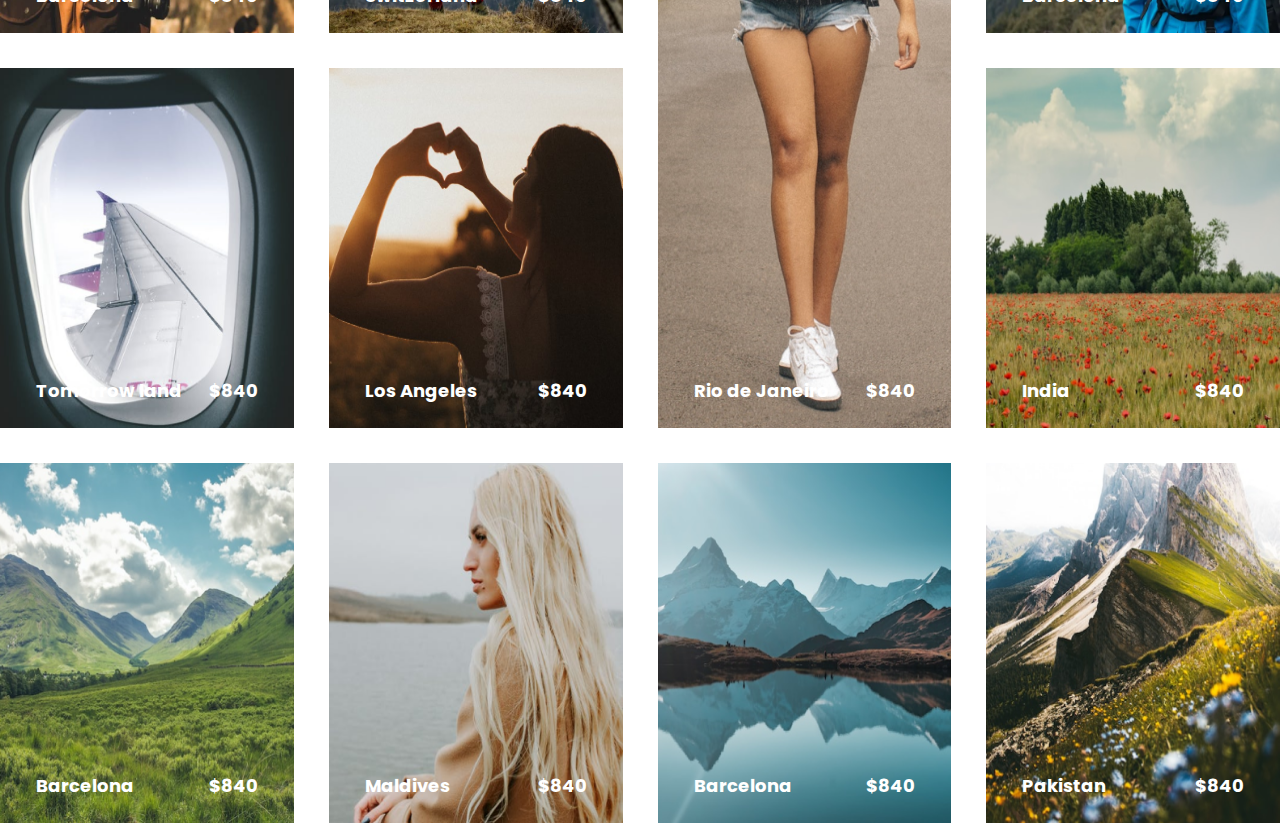
==== commit 5956f031: "Merge pull request #16 from archis-academy/umut/TO-13-about-sightseeing-tours" ====
--- a/about.html
+++ b/about.html
@@ -20,6 +20,28 @@
     />
   </head>
   <body>
+    <!-- Umut about sightseeing tours -->
+
+    <div class="about-sightseeing-tours">
+      <div class="about-sightseeing-tours-title">
+        <h4>PROMOTİON</h4>
+        <h2>We Provide You Best<br />Europe Sightseeing Tours</h2>
+        <p>
+          Et labore harum non nobis ipsum eum molestias mollitia et corporis
+          <br />
+          praesentium a laudantium internos. Non quis eius quo eligendi corrupti
+          <br />
+          et fugiat nulla qui soluta recusandae in maxime quasi aut ducimus
+          illum
+          <br />
+          aut optio quibusdam!
+        </p>
+        <a href="#">View Packages</a>
+      </div>
+      <div class="about-sightseeing-tours-img">
+        <img src="images/about/about-context-img01.png" alt="image" />
+      </div>
+    </div>
     <!-- Mücahit popular tour plans -->
     <div class="popular-tour-plans">
       <div class="popular-tour-plans-left">
@@ -180,73 +202,5 @@
         </div>
       </div>
     </div>
-    <!--UMUT FOOTER-->
-    <footer>
-      <div class="footer-main">
-        <div class="footer-travel-logo">
-          <img src="images/logo-footer.png" alt="logo" />
-          <p>Travel helps companies <br />manage payments easily.</p>
-          <div class="footer-social-media">
-            <ul>
-              <li>
-                <a href="#"
-                  ><img src="images/052-linkedin.png" alt="LinkedIn"
-                /></a>
-              </li>
-              <li>
-                <a href="#"
-                  ><img src="images/025-messenger.png" alt="Messenger"
-                /></a>
-              </li>
-              <li>
-                <a href="#"
-                  ><img src="images/096-twitter.png" alt="Twitter"
-                /></a>
-              </li>
-              <li>
-                <a href="#"><img src="images/097-twoo.png" alt="Twoo" /></a>
-              </li>
-            </ul>
-          </div>
-        </div>
-
-        <div class="footer-company">
-          <h3>Company</h3>
-          <ul class="footer-lists">
-            <li>About Us</li>
-            <li>Careers</li>
-            <li>Blog</li>
-            <li>Pricing</li>
-          </ul>
-        </div>
-
-        <div class="footer-destinations">
-          <h3>Destinations</h3>
-          <ul class="footer-lists">
-            <li>Maldives</li>
-            <li>Los Angelas</li>
-            <li>Las Vegas</li>
-            <li>Toronto</li>
-          </ul>
-        </div>
-
-        <div class="footer-join-our">
-          <h3>Join Our Newsletter</h3>
-          <div class="footer-email">
-            <input type="email" placeholder="Your email address" />
-            <button>Subscribe</button>
-          </div>
-          <p>
-            * Will send you weekly updates for your better<br />tour packages.
-          </p>
-        </div>
-      </div>
-
-      <div class="divider-footer-line">
-        <div class="footer-line"></div>
-        <p>Copyright @ Xpro 2022. All Rights Reserved.</p>
-      </div>
-      <img class="footer-image" src="images/Footer img.png" alt="Mountain" />
-    </footer>
   </body>
 </html>
--- a/styles/about.css
+++ b/styles/about.css
@@ -117,138 +117,54 @@
   font-weight: bold;
 }
 
-/* Umut footer */
-footer {
+.about-sightseeing-tours {
   max-width: 1300px;
+  display: flex;
   margin: 0 auto;
-  position: relative;
+  justify-content: space-between;
+  padding-top: 30px;
+}
+.about-sightseeing-tours-title h4 {
+  font-family: "Poppins";
+  font-size: 18px;
+  font-weight: 700;
+  line-height: 27px;
+  letter-spacing: 0.1em;
+  text-align: left;
+  color: rgba(223, 105, 81, 1);
 }
 
-.footer-main {
-  display: flex;
-  justify-content: space-around;
-  margin-top: 100px;
+.about-sightseeing-tours-title h2 {
+  font-family: "Volkhov";
+  font-size: 50px;
+  font-weight: 700;
+  line-height: 71px;
+  letter-spacing: 0em;
+  text-align: left;
+  color: rgba(24, 30, 75, 1);
 }
 
-.footer-travel-logo {
-  display: flex;
-  flex-direction: column;
+.about-sightseeing-tours-title p {
+  font-family: "Poppins";
+  font-size: 16px;
+  font-weight: 400;
+  line-height: 26px;
+  letter-spacing: 0em;
+  text-align: left;
+  color: black;
+  margin-top: 30px;
+  margin-bottom: 40px;
 }
 
-.footer-travel-logo p {
-  color: #757095;
-  font-family: "Manrope";
-  font-size: 16px;
-  font-style: normal;
-  font-weight: 500;
-  line-height: 28px; /* 175% */
-  letter-spacing: -0.32px;
+.about-sightseeing-tours-title a {
+  font-family: "Poppins";
+  font-size: 17px;
+  font-weight: 600;
+  line-height: 25px;
+  letter-spacing: 0em;
+  text-align: center;
+  color: white;
+  padding: 15px 25px;
+  background: rgba(223, 105, 81, 1);
+  border-radius: 10px;
 }
-
-.footer-social-media ul li {
-  float: left;
-  margin-top: 16px;
-}
-
-.footer-social-media ul li a {
-  padding: 0px 5px;
-}
-
-footer h3 {
-  color: #181433;
-  font-family: "Manrope";
-  font-size: 21px;
-  font-style: normal;
-  font-weight: 700;
-  line-height: 24px; /* 114.286% */
-}
-
-.footer-lists {
-  color: #181433;
-  font-family: "Manrope";
-  font-size: 16px;
-  font-style: normal;
-  font-weight: 500;
-  line-height: 30px;
-  margin-top: 30px;
-}
-.footer-email {
-  display: flex;
-  margin-top: 30px;
-}
-.footer-email > input {
-  padding: 10px 50px 10px 0px;
-  flex-shrink: 0;
-  background: #eef;
-  border: none;
-}
-.footer-email ::placeholder {
-  color: #181433;
-  font-family: "Manrope";
-  font-size: 16px;
-  font-style: normal;
-  font-weight: 500;
-  line-height: 26px; /* 162.5% */
-  letter-spacing: -0.32px;
-  opacity: 0.2;
-  padding: 15px;
-}
-
-.footer-email button {
-  /* width: 149px;
-  height: 52px; */
-  padding: 10px 20px;
-  flex-shrink: 0;
-  border-radius: 10px;
-  background: #df6951;
-  box-shadow: 0px 20px 35px 0px rgba(223, 105, 81, 0.15);
-  color: #fff;
-  font-family: "Manrope";
-  font-size: 16px;
-  font-style: normal;
-  font-weight: 500;
-  line-height: 26px; /* 162.5% */
-  letter-spacing: -0.32px;
-  top: 30px;
-  right: 0px;
-  cursor: pointer;
-}
-
-.footer-join-our p {
-  color: #181433;
-  font-family: "Manrope";
-  font-size: 16px;
-  font-style: normal;
-  font-weight: 500;
-  line-height: 26px; /* 162.5% */
-  letter-spacing: -0.32px;
-  opacity: 0.5;
-  margin-top: 20px;
-}
-
-.footer-line {
-  width: 1200px;
-  height: 2px;
-  flex-shrink: 0;
-  background: #e5e5ea;
-  margin: 0 auto;
-  margin-top: 100px;
-}
-.divider-footer-line > p {
-  color: #181433;
-  text-align: center;
-  font-family: "Manrope";
-  font-size: 16px;
-  font-style: normal;
-  font-weight: 500;
-  line-height: 26px; /* 162.5% */
-  letter-spacing: -0.32px;
-  margin: 40px 0;
-}
-.footer-image {
-  display: flex;
-  position: absolute;
-  z-index: -1;
-  top: 0;
-  right: 0px;
-}
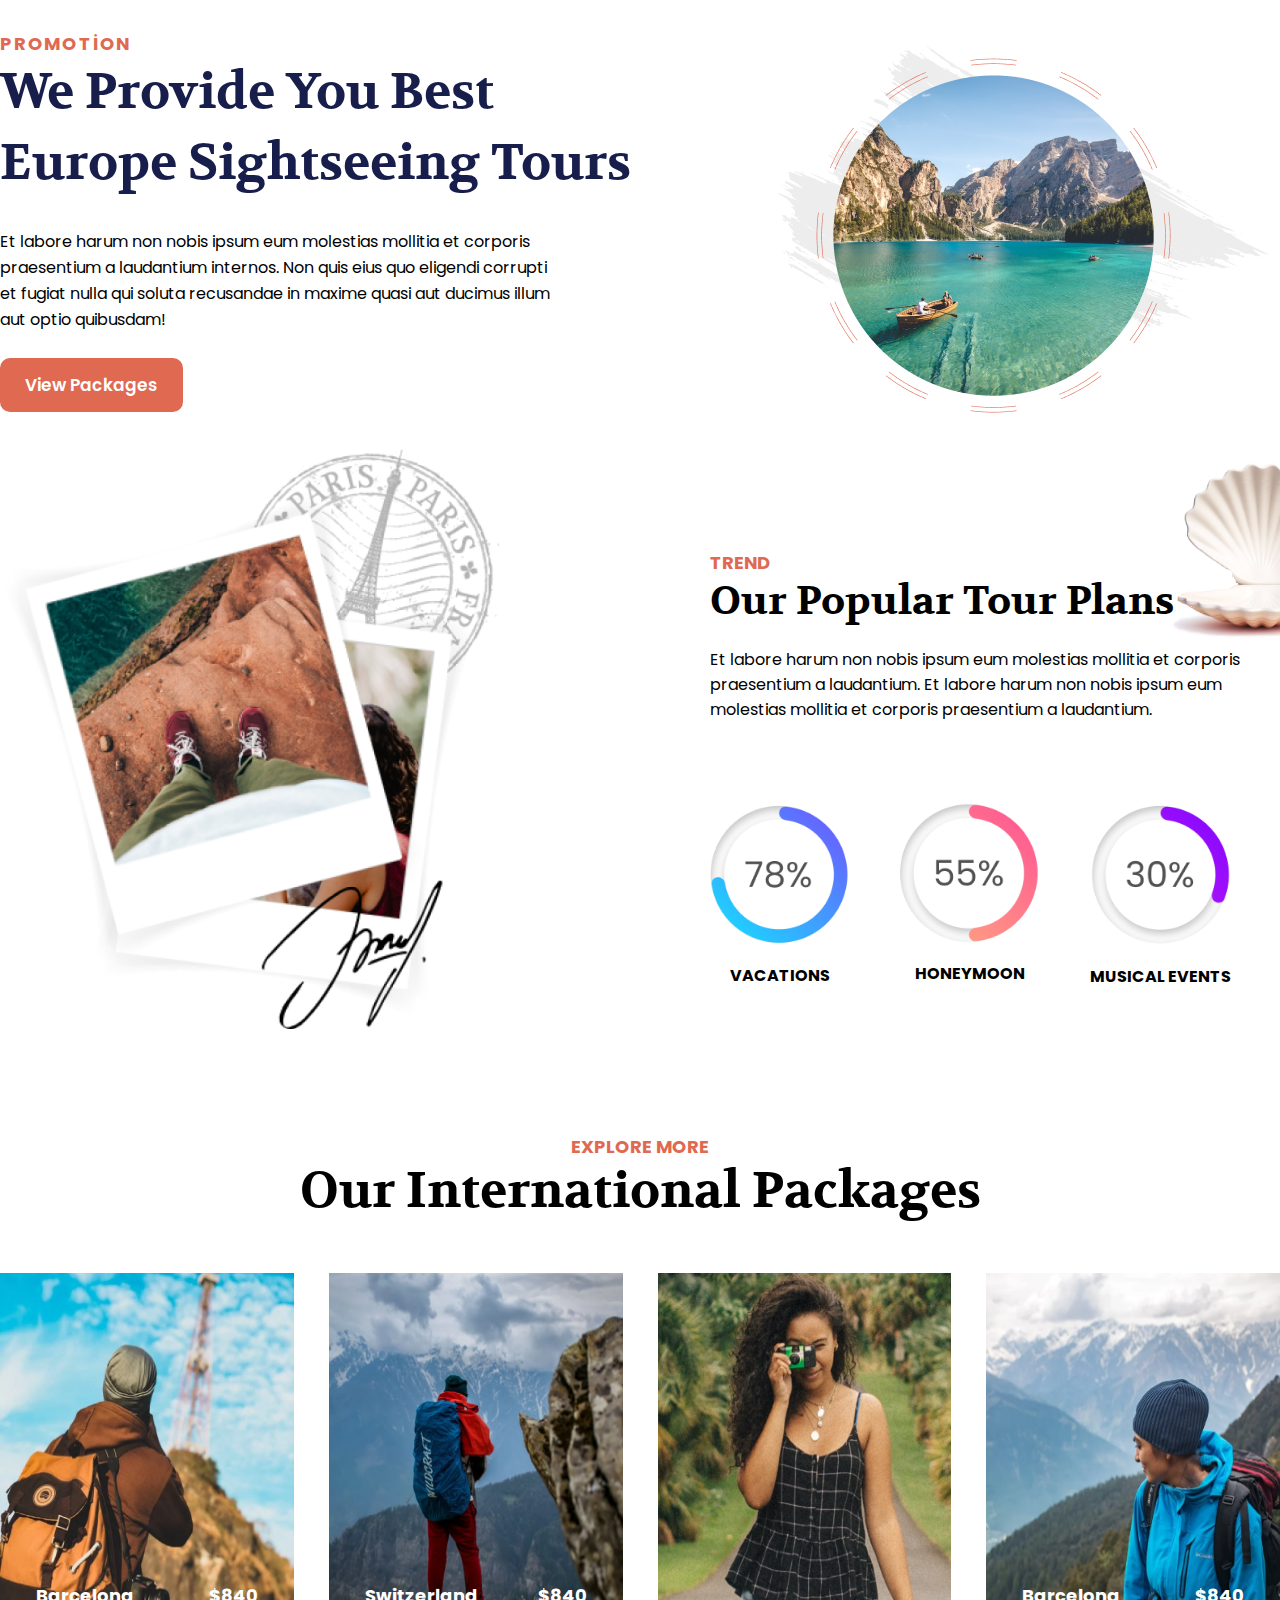
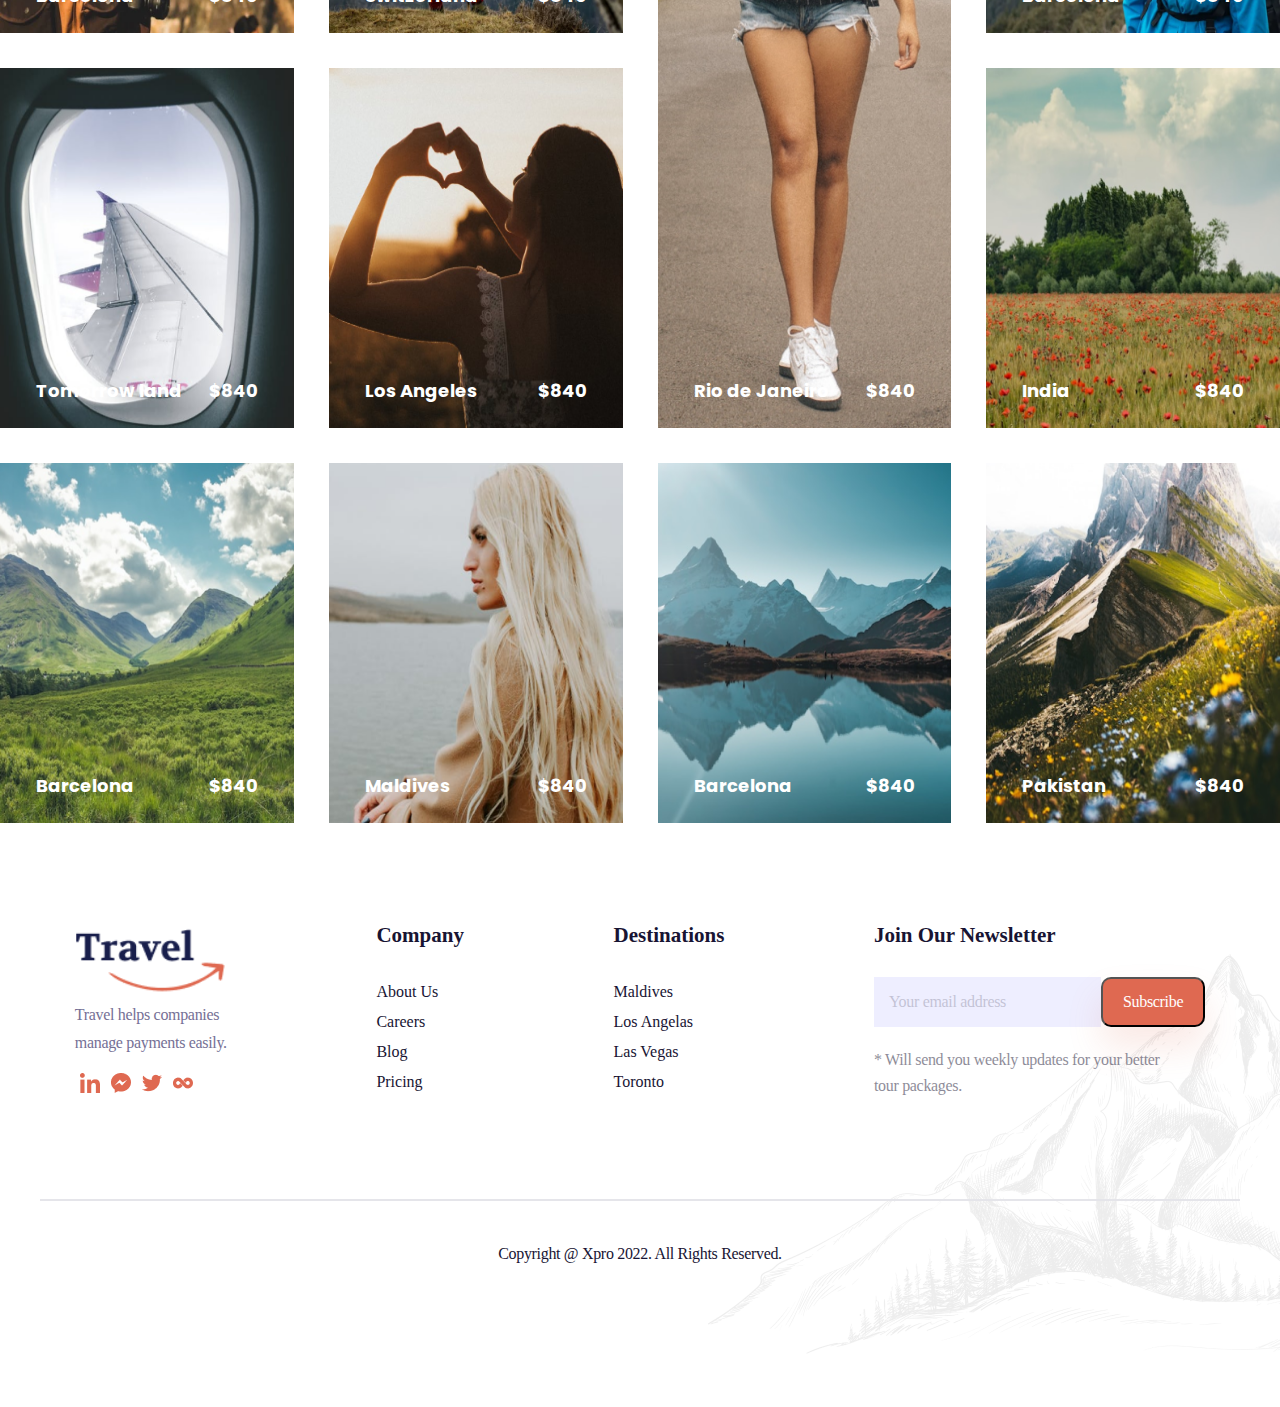
==== commit 352c0fd5: "Merge branch 'master' into umut/TO-11-homepage-footer" ====
--- a/about.html
+++ b/about.html
@@ -202,5 +202,73 @@
         </div>
       </div>
     </div>
+    <!--UMUT FOOTER-->
+    <footer>
+      <div class="footer-main">
+        <div class="footer-travel-logo">
+          <img src="images/logo-footer.png" alt="logo" />
+          <p>Travel helps companies <br />manage payments easily.</p>
+          <div class="footer-social-media">
+            <ul>
+              <li>
+                <a href="#"
+                  ><img src="images/052-linkedin.png" alt="LinkedIn"
+                /></a>
+              </li>
+              <li>
+                <a href="#"
+                  ><img src="images/025-messenger.png" alt="Messenger"
+                /></a>
+              </li>
+              <li>
+                <a href="#"
+                  ><img src="images/096-twitter.png" alt="Twitter"
+                /></a>
+              </li>
+              <li>
+                <a href="#"><img src="images/097-twoo.png" alt="Twoo" /></a>
+              </li>
+            </ul>
+          </div>
+        </div>
+
+        <div class="footer-company">
+          <h3>Company</h3>
+          <ul class="footer-lists">
+            <li>About Us</li>
+            <li>Careers</li>
+            <li>Blog</li>
+            <li>Pricing</li>
+          </ul>
+        </div>
+
+        <div class="footer-destinations">
+          <h3>Destinations</h3>
+          <ul class="footer-lists">
+            <li>Maldives</li>
+            <li>Los Angelas</li>
+            <li>Las Vegas</li>
+            <li>Toronto</li>
+          </ul>
+        </div>
+
+        <div class="footer-join-our">
+          <h3>Join Our Newsletter</h3>
+          <div class="footer-email">
+            <input type="email" placeholder="Your email address" />
+            <button>Subscribe</button>
+          </div>
+          <p>
+            * Will send you weekly updates for your better<br />tour packages.
+          </p>
+        </div>
+      </div>
+
+      <div class="divider-footer-line">
+        <div class="footer-line"></div>
+        <p>Copyright @ Xpro 2022. All Rights Reserved.</p>
+      </div>
+      <img class="footer-image" src="images/Footer img.png" alt="Mountain" />
+    </footer>
   </body>
 </html>
--- a/styles/about.css
+++ b/styles/about.css
@@ -168,3 +168,137 @@
   background: rgba(223, 105, 81, 1);
   border-radius: 10px;
 }
+/* Umut footer */
+footer {
+  max-width: 1300px;
+  margin: 0 auto;
+  position: relative;
+}
+
+.footer-main {
+  display: flex;
+  justify-content: space-around;
+  margin-top: 100px;
+}
+
+.footer-travel-logo {
+  display: flex;
+  flex-direction: column;
+}
+
+.footer-travel-logo p {
+  color: #757095;
+  font-family: "Manrope";
+  font-size: 16px;
+  font-style: normal;
+  font-weight: 500;
+  line-height: 28px; /* 175% */
+  letter-spacing: -0.32px;
+}
+
+.footer-social-media ul li {
+  float: left;
+  margin-top: 16px;
+}
+
+.footer-social-media ul li a {
+  padding: 0px 5px;
+}
+
+footer h3 {
+  color: #181433;
+  font-family: "Manrope";
+  font-size: 21px;
+  font-style: normal;
+  font-weight: 700;
+  line-height: 24px; /* 114.286% */
+}
+
+.footer-lists {
+  color: #181433;
+  font-family: "Manrope";
+  font-size: 16px;
+  font-style: normal;
+  font-weight: 500;
+  line-height: 30px;
+  margin-top: 30px;
+}
+.footer-email {
+  display: flex;
+  margin-top: 30px;
+}
+.footer-email > input {
+  padding: 10px 50px 10px 0px;
+  flex-shrink: 0;
+  background: #eef;
+  border: none;
+}
+.footer-email ::placeholder {
+  color: #181433;
+  font-family: "Manrope";
+  font-size: 16px;
+  font-style: normal;
+  font-weight: 500;
+  line-height: 26px; /* 162.5% */
+  letter-spacing: -0.32px;
+  opacity: 0.2;
+  padding: 15px;
+}
+
+.footer-email button {
+  /* width: 149px;
+  height: 52px; */
+  padding: 10px 20px;
+  flex-shrink: 0;
+  border-radius: 10px;
+  background: #df6951;
+  box-shadow: 0px 20px 35px 0px rgba(223, 105, 81, 0.15);
+  color: #fff;
+  font-family: "Manrope";
+  font-size: 16px;
+  font-style: normal;
+  font-weight: 500;
+  line-height: 26px; /* 162.5% */
+  letter-spacing: -0.32px;
+  top: 30px;
+  right: 0px;
+  cursor: pointer;
+}
+
+.footer-join-our p {
+  color: #181433;
+  font-family: "Manrope";
+  font-size: 16px;
+  font-style: normal;
+  font-weight: 500;
+  line-height: 26px; /* 162.5% */
+  letter-spacing: -0.32px;
+  opacity: 0.5;
+  margin-top: 20px;
+}
+
+.footer-line {
+  width: 1200px;
+  height: 2px;
+  flex-shrink: 0;
+  background: #e5e5ea;
+  margin: 0 auto;
+  margin-top: 100px;
+}
+.divider-footer-line > p {
+  color: #181433;
+  text-align: center;
+  font-family: "Manrope";
+  font-size: 16px;
+  font-style: normal;
+  font-weight: 500;
+  line-height: 26px; /* 162.5% */
+  letter-spacing: -0.32px;
+  margin: 40px 0;
+}
+.footer-image {
+  display: flex;
+  position: absolute;
+  z-index: -1;
+  top: 0;
+  right: 0px;